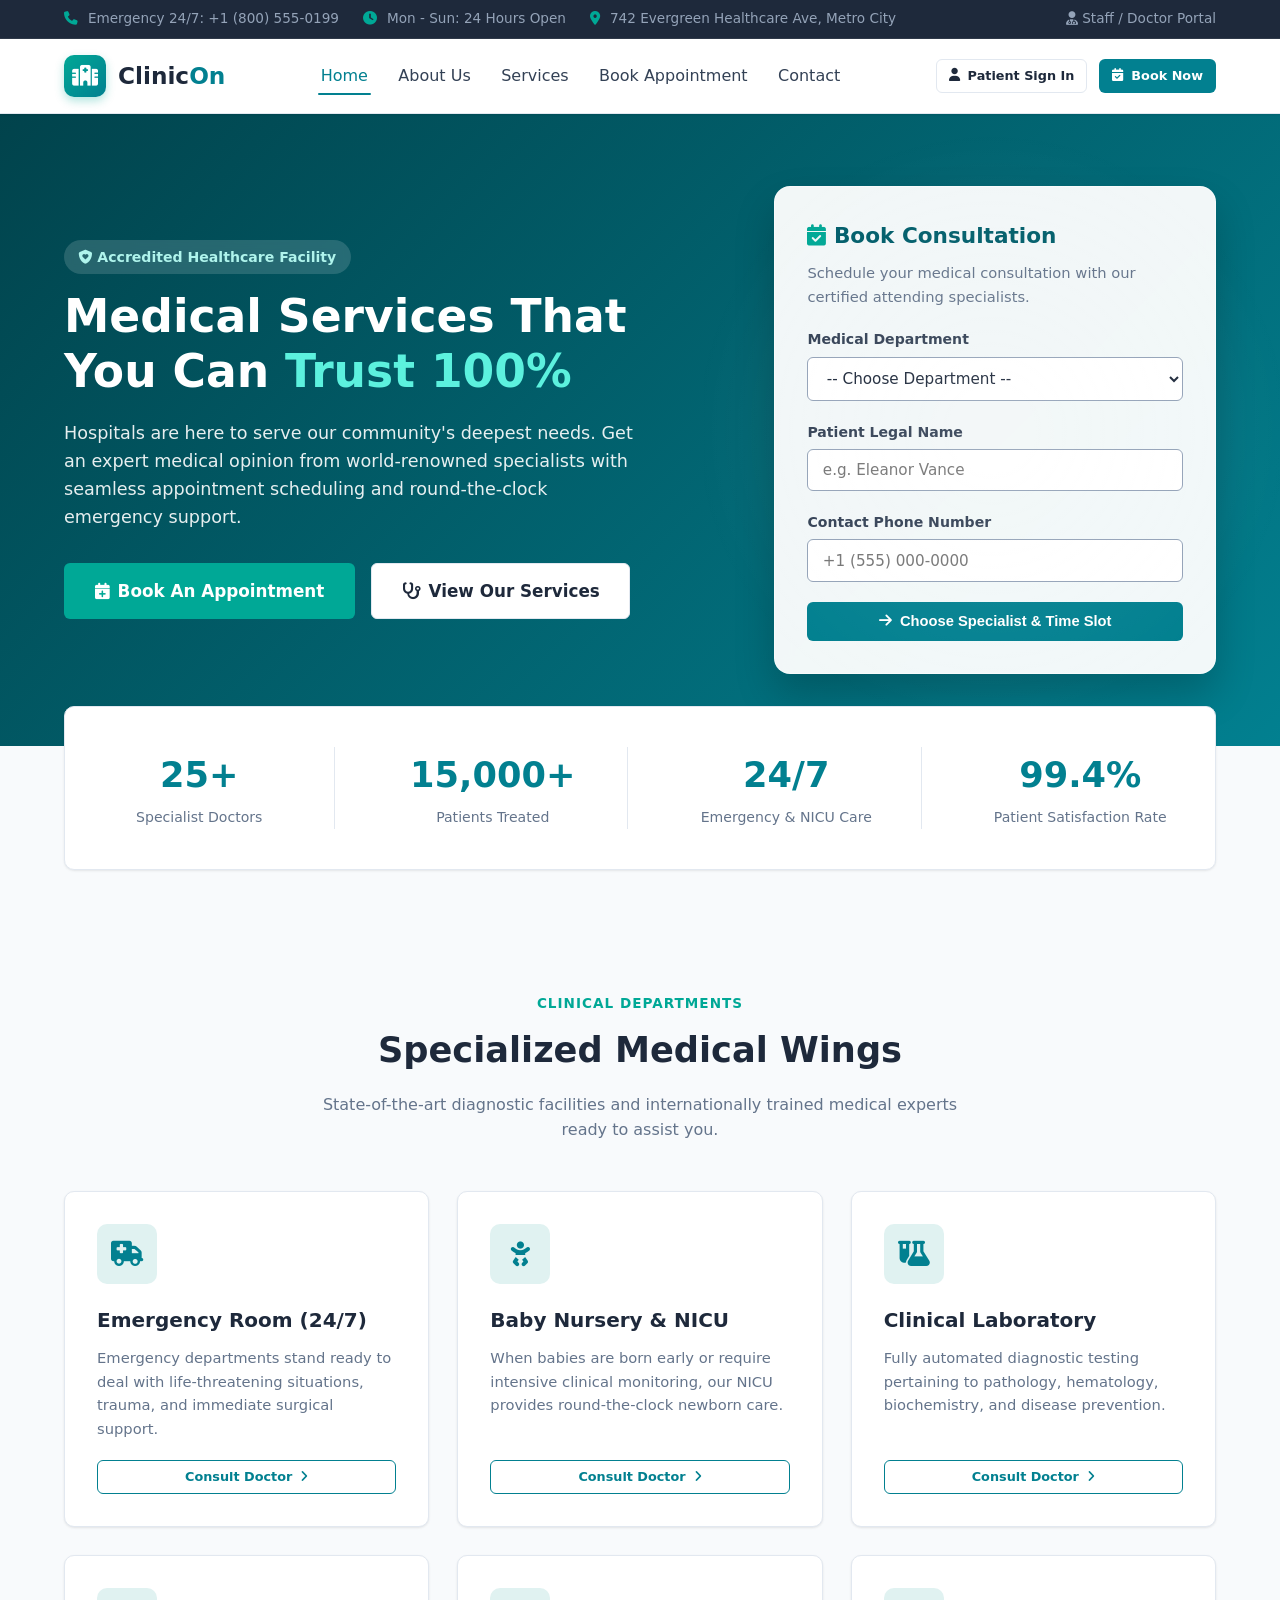
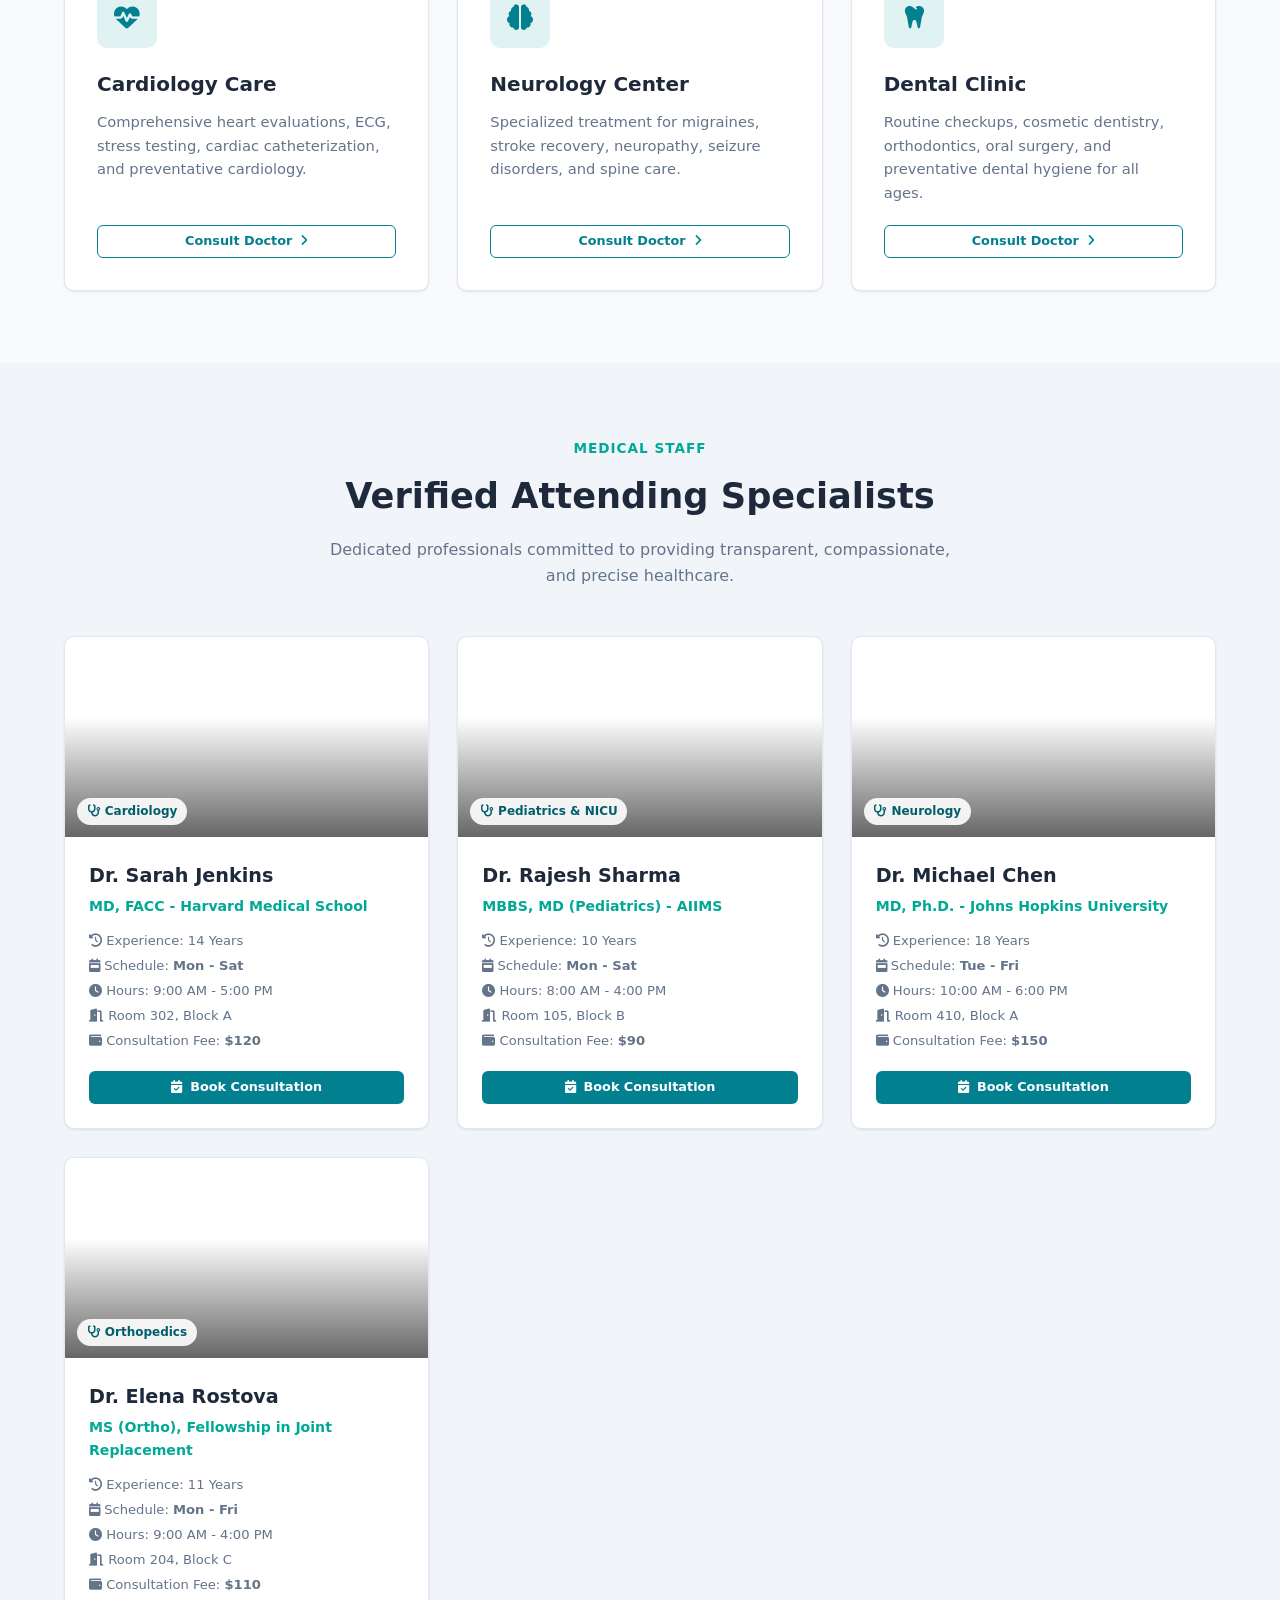
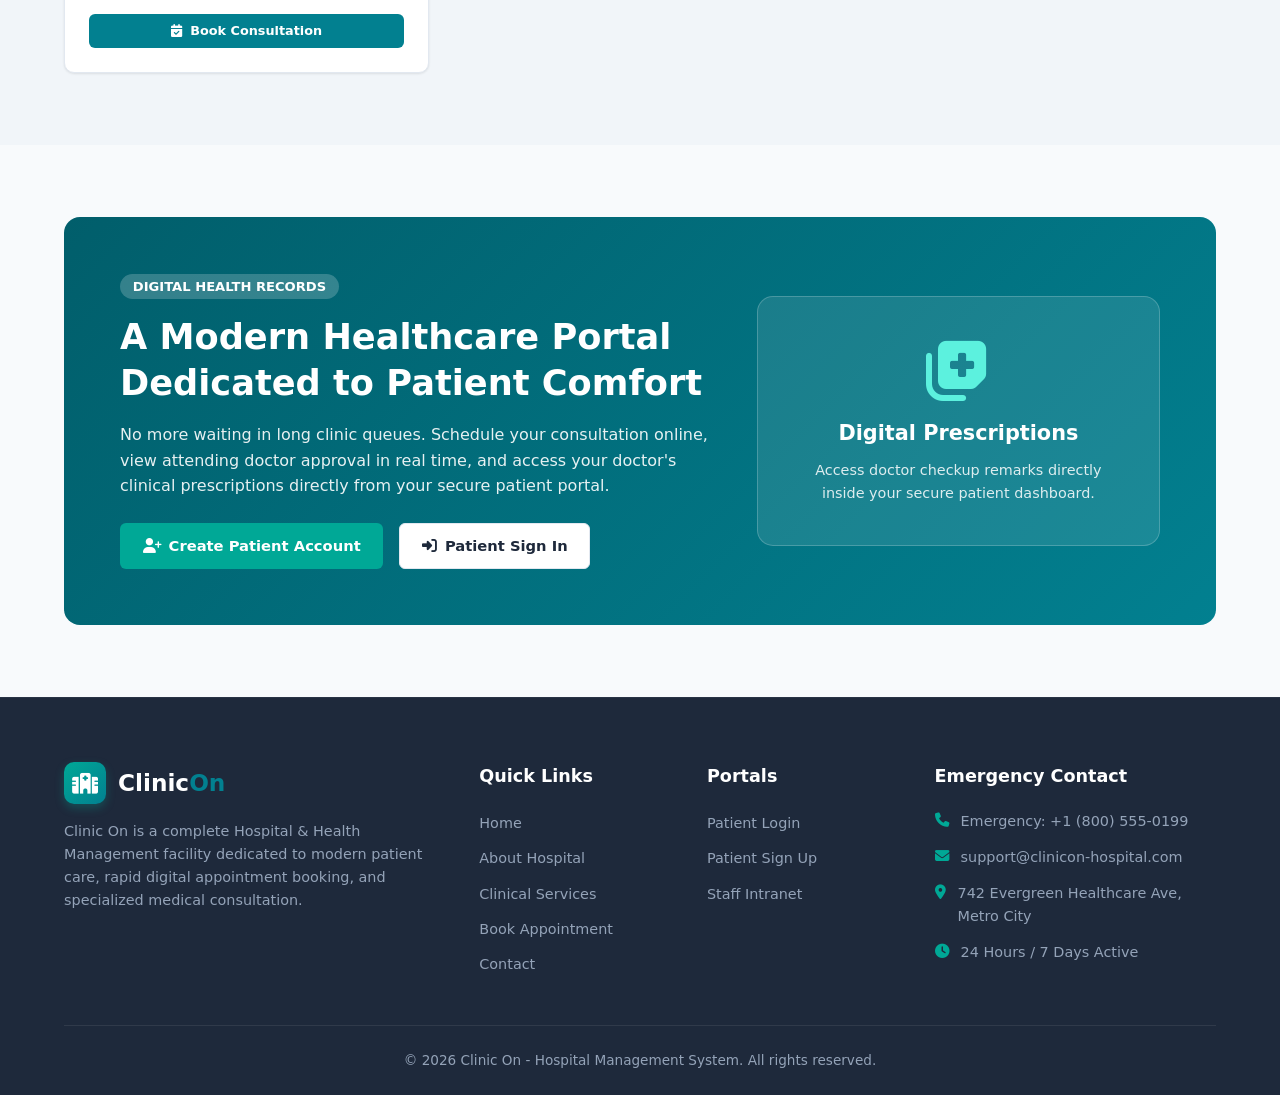
==== index.html @ 5944148e "feat: complete Clinic On hospital management system" ====
<!DOCTYPE html>
<html lang="en">
<head>
  <meta charset="UTF-8">
  <meta name="viewport" content="width=device-width, initial-scale=1.0">
  <title>Clinic On - Modern Hospital Management & Healthcare Services</title>
  <link rel="stylesheet" href="https://cdnjs.cloudflare.com/ajax/libs/font-awesome/6.4.0/css/all.min.css">
  <link rel="stylesheet" href="css/style.css">
</head>
<body>

  <!-- Top Bar -->
  <div class="topbar">
    <div class="container topbar-content">
      <div class="topbar-info">
        <span><i class="fa-solid fa-phone"></i> Emergency 24/7: +1 (800) 555-0199</span>
        <span><i class="fa-solid fa-clock"></i> Mon - Sun: 24 Hours Open</span>
        <span><i class="fa-solid fa-location-dot"></i> 742 Evergreen Healthcare Ave, Metro City</span>
      </div>
      <div class="topbar-links">
        <a href="doctor-login.html" style="color: var(--gray-400);"><i class="fa-solid fa-user-doctor"></i> Staff / Doctor Portal</a>
      </div>
    </div>
  </div>

  <!-- Navigation -->
  <nav class="navbar">
    <div class="container nav-container">
      <a href="index.html" class="logo">
        <div class="logo-icon"><i class="fa-solid fa-hospital"></i></div>
        <div class="logo-text">Clinic<span>On</span></div>
      </a>

      <button class="mobile-toggle" aria-label="Toggle Navigation">
        <i class="fa-solid fa-bars"></i>
      </button>

      <ul class="nav-menu">
        <li><a href="index.html" class="nav-link active">Home</a></li>
        <li><a href="about.html" class="nav-link">About Us</a></li>
        <li><a href="services.html" class="nav-link">Services</a></li>
        <li><a href="appointment.html" class="nav-link">Book Appointment</a></li>
        <li><a href="contact.html" class="nav-link">Contact</a></li>
      </ul>

      <div class="nav-actions">
        <a href="patient-login.html" class="btn btn-light btn-sm"><i class="fa-solid fa-user"></i> Patient Sign In</a>
        <a href="appointment.html" class="btn btn-primary btn-sm"><i class="fa-solid fa-calendar-check"></i> Book Now</a>
      </div>
    </div>
  </nav>

  <!-- Hero Section -->
  <header class="hero">
    <div class="container">
      <div class="hero-grid">
        <div class="hero-content">
          <span class="hero-subtitle"><i class="fa-solid fa-shield-heart"></i> Accredited Healthcare Facility</span>
          <h1 class="hero-title">Medical Services That You Can <span>Trust 100%</span></h1>
          <p class="hero-text">
            Hospitals are here to serve our community's deepest needs. Get an expert medical opinion from world-renowned specialists with seamless appointment scheduling and round-the-clock emergency support.
          </p>
          <div class="hero-actions">
            <a href="appointment.html" class="btn btn-accent btn-lg"><i class="fa-solid fa-calendar-plus"></i> Book An Appointment</a>
            <a href="services.html" class="btn btn-light btn-lg"><i class="fa-solid fa-stethoscope"></i> View Our Services</a>
          </div>
        </div>

        <div class="hero-card">
          <h3><i class="fa-solid fa-calendar-check" style="color: var(--accent);"></i> Book Consultation</h3>
          <p>Schedule your medical consultation with our certified attending specialists.</p>
          <form id="quickBookingForm">
            <div class="form-group">
              <label class="form-label">Medical Department</label>
              <select id="quickDept" class="form-select" required>
                <option value="">-- Choose Department --</option>
                <option value="Cardiology">Cardiology</option>
                <option value="Pediatrics & NICU">Pediatrics & NICU</option>
                <option value="Neurology">Neurology</option>
                <option value="Orthopedics">Orthopedics</option>
                <option value="Dental & Oral Care">Dental & Oral Care</option>
                <option value="General Medicine">General Medicine</option>
              </select>
            </div>
            <div class="form-group">
              <label class="form-label">Patient Legal Name</label>
              <input type="text" id="quickName" class="form-control" placeholder="e.g. Eleanor Vance" required>
            </div>
            <div class="form-group">
              <label class="form-label">Contact Phone Number</label>
              <input type="tel" id="quickPhone" class="form-control" placeholder="+1 (555) 000-0000" required>
            </div>
            <button type="submit" class="btn btn-primary btn-block"><i class="fa-solid fa-arrow-right"></i> Choose Specialist & Time Slot</button>
          </form>
        </div>
      </div>
    </div>
  </header>

  <!-- Key Statistics Strip -->
  <div class="container">
    <div class="stats-strip">
      <div class="stats-grid">
        <div class="stat-item">
          <div class="stat-number">25+</div>
          <div class="stat-label">Specialist Doctors</div>
        </div>
        <div class="stat-item">
          <div class="stat-number">15,000+</div>
          <div class="stat-label">Patients Treated</div>
        </div>
        <div class="stat-item">
          <div class="stat-number">24/7</div>
          <div class="stat-label">Emergency & NICU Care</div>
        </div>
        <div class="stat-item">
          <div class="stat-number">99.4%</div>
          <div class="stat-label">Patient Satisfaction Rate</div>
        </div>
      </div>
    </div>
  </div>

  <!-- Medical Departments Section -->
  <section class="section">
    <div class="container">
      <div class="section-header">
        <span class="section-tag">Clinical Departments</span>
        <h2 class="section-title">Specialized Medical Wings</h2>
        <p class="section-subtitle">State-of-the-art diagnostic facilities and internationally trained medical experts ready to assist you.</p>
      </div>

      <div class="cards-grid">
        <div class="service-card">
          <div class="service-icon"><i class="fa-solid fa-truck-medical"></i></div>
          <h3 class="service-title">Emergency Room (24/7)</h3>
          <p class="service-desc">Emergency departments stand ready to deal with life-threatening situations, trauma, and immediate surgical support.</p>
          <a href="appointment.html?dept=General Medicine" class="btn btn-outline btn-sm">Consult Doctor <i class="fa-solid fa-angle-right"></i></a>
        </div>

        <div class="service-card">
          <div class="service-icon"><i class="fa-solid fa-baby"></i></div>
          <h3 class="service-title">Baby Nursery & NICU</h3>
          <p class="service-desc">When babies are born early or require intensive clinical monitoring, our NICU provides round-the-clock newborn care.</p>
          <a href="appointment.html?dept=Pediatrics & NICU" class="btn btn-outline btn-sm">Consult Doctor <i class="fa-solid fa-angle-right"></i></a>
        </div>

        <div class="service-card">
          <div class="service-icon"><i class="fa-solid fa-flask-vial"></i></div>
          <h3 class="service-title">Clinical Laboratory</h3>
          <p class="service-desc">Fully automated diagnostic testing pertaining to pathology, hematology, biochemistry, and disease prevention.</p>
          <a href="appointment.html?dept=General Medicine" class="btn btn-outline btn-sm">Consult Doctor <i class="fa-solid fa-angle-right"></i></a>
        </div>

        <div class="service-card">
          <div class="service-icon"><i class="fa-solid fa-heart-pulse"></i></div>
          <h3 class="service-title">Cardiology Care</h3>
          <p class="service-desc">Comprehensive heart evaluations, ECG, stress testing, cardiac catheterization, and preventative cardiology.</p>
          <a href="appointment.html?dept=Cardiology" class="btn btn-outline btn-sm">Consult Doctor <i class="fa-solid fa-angle-right"></i></a>
        </div>

        <div class="service-card">
          <div class="service-icon"><i class="fa-solid fa-brain"></i></div>
          <h3 class="service-title">Neurology Center</h3>
          <p class="service-desc">Specialized treatment for migraines, stroke recovery, neuropathy, seizure disorders, and spine care.</p>
          <a href="appointment.html?dept=Neurology" class="btn btn-outline btn-sm">Consult Doctor <i class="fa-solid fa-angle-right"></i></a>
        </div>

        <div class="service-card">
          <div class="service-icon"><i class="fa-solid fa-tooth"></i></div>
          <h3 class="service-title">Dental Clinic</h3>
          <p class="service-desc">Routine checkups, cosmetic dentistry, orthodontics, oral surgery, and preventative dental hygiene for all ages.</p>
          <a href="appointment.html?dept=Dental & Oral Care" class="btn btn-outline btn-sm">Consult Doctor <i class="fa-solid fa-angle-right"></i></a>
        </div>
      </div>
    </div>
  </section>

  <!-- Featured Specialists -->
  <section class="section" style="background: var(--gray-100);">
    <div class="container">
      <div class="section-header">
        <span class="section-tag">Medical Staff</span>
        <h2 class="section-title">Verified Attending Specialists</h2>
        <p class="section-subtitle">Dedicated professionals committed to providing transparent, compassionate, and precise healthcare.</p>
      </div>

      <div class="cards-grid" id="featuredDoctorsList">
        <!-- Rendered dynamically -->
      </div>
    </div>
  </section>

  <!-- Digital Care Banner -->
  <section class="section">
    <div class="container">
      <div style="background: linear-gradient(135deg, #015e6b, #028090); color: white; padding: 3.5rem; border-radius: var(--radius-lg); display: grid; grid-template-columns: 1.2fr 0.8fr; gap: 2rem; align-items: center;">
        <div>
          <span style="background: rgba(255,255,255,0.2); padding: 0.3rem 0.8rem; border-radius: var(--radius-full); font-size: 0.82rem; font-weight: 700; text-transform: uppercase;">Digital Health Records</span>
          <h2 style="font-size: 2.2rem; margin: 1rem 0; line-height: 1.3;">A Modern Healthcare Portal Dedicated to Patient Comfort</h2>
          <p style="color: rgba(255,255,255,0.9); margin-bottom: 1.5rem;">
            No more waiting in long clinic queues. Schedule your consultation online, view attending doctor approval in real time, and access your doctor's clinical prescriptions directly from your secure patient portal.
          </p>
          <div style="display: flex; gap: 1rem; flex-wrap: wrap;">
            <a href="patient-signup.html" class="btn btn-accent"><i class="fa-solid fa-user-plus"></i> Create Patient Account</a>
            <a href="patient-login.html" class="btn btn-light"><i class="fa-solid fa-right-to-bracket"></i> Patient Sign In</a>
          </div>
        </div>
        <div style="text-align: center;">
          <div style="display: inline-block; background: rgba(255,255,255,0.1); padding: 2.5rem; border-radius: var(--radius-lg); border: 1px solid rgba(255,255,255,0.2);">
            <i class="fa-solid fa-notes-medical" style="font-size: 4rem; color: #5cf1de; margin-bottom: 1rem;"></i>
            <h4 style="font-size: 1.3rem;">Digital Prescriptions</h4>
            <p style="font-size: 0.9rem; color: rgba(255,255,255,0.85); margin-top: 0.5rem;">Access doctor checkup remarks directly inside your secure patient dashboard.</p>
          </div>
        </div>
      </div>
    </div>
  </section>

  <!-- Footer -->
  <footer class="footer">
    <div class="container">
      <div class="footer-grid">
        <div class="footer-brand">
          <a href="index.html" class="logo">
            <div class="logo-icon"><i class="fa-solid fa-hospital"></i></div>
            <div class="logo-text">Clinic<span>On</span></div>
          </a>
          <p class="footer-desc">
            Clinic On is a complete Hospital & Health Management facility dedicated to modern patient care, rapid digital appointment booking, and specialized medical consultation.
          </p>
        </div>

        <div>
          <h4 class="footer-title">Quick Links</h4>
          <ul class="footer-links">
            <li><a href="index.html">Home</a></li>
            <li><a href="about.html">About Hospital</a></li>
            <li><a href="services.html">Clinical Services</a></li>
            <li><a href="appointment.html">Book Appointment</a></li>
            <li><a href="contact.html">Contact</a></li>
          </ul>
        </div>

        <div>
          <h4 class="footer-title">Portals</h4>
          <ul class="footer-links">
            <li><a href="patient-login.html">Patient Login</a></li>
            <li><a href="patient-signup.html">Patient Sign Up</a></li>
            <li><a href="doctor-login.html">Staff Intranet</a></li>
          </ul>
        </div>

        <div>
          <h4 class="footer-title">Emergency Contact</h4>
          <ul class="footer-contact">
            <li><i class="fa-solid fa-phone"></i> <span>Emergency: +1 (800) 555-0199</span></li>
            <li><i class="fa-solid fa-envelope"></i> <span>support@clinicon-hospital.com</span></li>
            <li><i class="fa-solid fa-location-dot"></i> <span>742 Evergreen Healthcare Ave, Metro City</span></li>
            <li><i class="fa-solid fa-clock"></i> <span>24 Hours / 7 Days Active</span></li>
          </ul>
        </div>
      </div>

      <div class="footer-bottom">
        <p>&copy; 2026 Clinic On - Hospital Management System. All rights reserved.</p>
      </div>
    </div>
  </footer>

  <!-- Scripts -->
  <script src="js/data.js"></script>
  <script src="js/app.js"></script>
  <script>
    document.getElementById("quickBookingForm").addEventListener("submit", (e) => {
      e.preventDefault();
      const dept = encodeURIComponent(document.getElementById("quickDept").value);
      const name = encodeURIComponent(document.getElementById("quickName").value);
      const phone = encodeURIComponent(document.getElementById("quickPhone").value);

      const session = window.app.getCurrentSession();
      if (session && session.role === "patient") {
        window.location.href = `appointment.html?dept=${dept}`;
      } else {
        // Direct to signup/login first, pre-filling name and phone!
        const redirectParam = encodeURIComponent(`appointment.html?dept=${dept}`);
        window.location.href = `patient-signup.html?redirect=${redirectParam}&name=${name}&phone=${phone}`;
      }
    });

    const container = document.getElementById("featuredDoctorsList");
    if (container && window.app) {
      container.innerHTML = window.app.data.doctors.map(d => `
        <div class="doctor-card">
          <div class="doctor-avatar-wrap" style="background-image: url('${d.photo}'); background-size: cover; background-position: center;">
            <div style="position: absolute; inset: 0; background: linear-gradient(to top, rgba(0,0,0,0.6) 0%, transparent 60%);"></div>
            <span class="doctor-badge"><i class="fa-solid fa-stethoscope"></i> ${d.category}</span>
          </div>
          <div class="doctor-info">
            <h3 class="doctor-name">${d.name}</h3>
            <p class="doctor-specialty">${d.qualification}</p>
            <div class="doctor-meta">
              <span><i class="fa-solid fa-clock-rotate-left"></i> Experience: ${d.experience}</span>
              <span><i class="fa-solid fa-calendar-week"></i> Schedule: <strong>${d.workingDaysText}</strong></span>
              <span><i class="fa-solid fa-clock"></i> Hours: ${d.workingHours}</span>
              <span><i class="fa-solid fa-door-open"></i> ${d.room}</span>
              <span><i class="fa-solid fa-wallet"></i> Consultation Fee: <strong>${d.consultFee}</strong></span>
            </div>
            <a href="appointment.html?doctorId=${d.id}&dept=${encodeURIComponent(d.category)}" class="btn btn-primary btn-sm btn-block">
              <i class="fa-solid fa-calendar-check"></i> Book Consultation
            </a>
          </div>
        </div>
      `).join('');
    }
  </script>
</body>
</html>
---- css/style.css ----
/* ==========================================================================
   CLINIC ON - HOSPITAL MANAGEMENT SYSTEM
   Modern Healthcare Stylesheet (Responsive, Accessible, Professional)
   ========================================================================== */

:root {
  --primary: #028090;
  --primary-dark: #015e6b;
  --primary-light: #e0f2f1;
  --accent: #00a896;
  --accent-hover: #028577;
  --secondary: #02c39a;
  --danger: #e63946;
  --warning: #f4a261;
  --success: #2a9d8f;
  --info: #457b9d;
  
  --dark: #1e293b;
  --dark-light: #334155;
  --gray-600: #64748b;
  --gray-400: #94a3b8;
  --gray-200: #e2e8f0;
  --gray-100: #f1f5f9;
  --light: #f8fafc;
  --white: #ffffff;
  
  --shadow-sm: 0 1px 3px rgba(0,0,0,0.06), 0 1px 2px rgba(0,0,0,0.04);
  --shadow-md: 0 4px 6px -1px rgba(0,0,0,0.07), 0 2px 4px -1px rgba(0,0,0,0.04);
  --shadow-lg: 0 10px 25px -3px rgba(0,0,0,0.08), 0 4px 6px -2px rgba(0,0,0,0.03);
  --radius-sm: 6px;
  --radius-md: 10px;
  --radius-lg: 16px;
  --radius-full: 9999px;
  --transition: all 0.25s ease-in-out;
  --font-main: 'Segoe UI', system-ui, -apple-system, BlinkMacSystemFont, Roboto, sans-serif;
}

*, *::before, *::after {
  box-sizing: border-box;
  margin: 0;
  padding: 0;
}

body {
  font-family: var(--font-main);
  background-color: var(--light);
  color: var(--dark);
  line-height: 1.6;
  min-height: 100vh;
  display: flex;
  flex-direction: column;
}

img {
  max-width: 100%;
  display: block;
}

a {
  color: var(--primary);
  text-decoration: none;
  transition: var(--transition);
}

a:hover {
  color: var(--primary-dark);
}

.container {
  width: 100%;
  max-width: 1200px;
  margin: 0 auto;
  padding: 0 1.5rem;
}

/* ==========================================================================
   TOP BAR & NAVIGATION
   ========================================================================== */
.topbar {
  background: var(--dark);
  color: var(--gray-400);
  font-size: 0.85rem;
  padding: 0.5rem 0;
  border-bottom: 1px solid rgba(255,255,255,0.08);
}

.topbar-content {
  display: flex;
  justify-content: space-between;
  align-items: center;
  flex-wrap: wrap;
  gap: 0.5rem;
}

.topbar-info {
  display: flex;
  gap: 1.5rem;
}

.topbar-info span i {
  color: var(--accent);
  margin-right: 0.35rem;
}

.navbar {
  background: var(--white);
  box-shadow: var(--shadow-sm);
  position: sticky;
  top: 0;
  z-index: 1000;
  border-bottom: 1px solid var(--gray-200);
}

.nav-container {
  display: flex;
  justify-content: space-between;
  align-items: center;
  height: 74px;
}

.logo {
  display: flex;
  align-items: center;
  gap: 0.75rem;
  font-size: 1.45rem;
  font-weight: 700;
  color: var(--dark);
  text-decoration: none;
}

.logo-icon {
  width: 42px;
  height: 42px;
  background: linear-gradient(135deg, var(--accent), var(--primary));
  color: var(--white);
  border-radius: var(--radius-md);
  display: flex;
  align-items: center;
  justify-content: center;
  font-size: 1.3rem;
  box-shadow: 0 4px 10px rgba(0, 168, 150, 0.3);
}

.logo-text span {
  color: var(--primary);
}

.nav-menu {
  display: flex;
  align-items: center;
  list-style: none;
  gap: 1.5rem;
}

.nav-link {
  color: var(--dark-light);
  font-weight: 500;
  padding: 0.4rem 0.2rem;
  position: relative;
}

.nav-link:hover, .nav-link.active {
  color: var(--primary);
}

.nav-link.active::after {
  content: '';
  position: absolute;
  bottom: -4px;
  left: 0;
  width: 100%;
  height: 2px;
  background: var(--primary);
  border-radius: var(--radius-full);
}

.nav-actions {
  display: flex;
  align-items: center;
  gap: 0.75rem;
}

.mobile-toggle {
  display: none;
  background: none;
  border: none;
  font-size: 1.5rem;
  color: var(--dark);
  cursor: pointer;
}

/* ==========================================================================
   BUTTONS & BADGES
   ========================================================================== */
.btn {
  display: inline-flex;
  align-items: center;
  justify-content: center;
  gap: 0.5rem;
  font-weight: 600;
  font-size: 0.92rem;
  padding: 0.65rem 1.35rem;
  border-radius: var(--radius-sm);
  border: 1px solid transparent;
  cursor: pointer;
  transition: var(--transition);
  text-decoration: none;
  white-space: nowrap;
}

.btn-primary {
  background: var(--primary);
  color: var(--white);
}
.btn-primary:hover {
  background: var(--primary-dark);
  color: var(--white);
  box-shadow: 0 4px 12px rgba(2, 128, 144, 0.25);
}

.btn-accent {
  background: var(--accent);
  color: var(--white);
}
.btn-accent:hover {
  background: var(--accent-hover);
  color: var(--white);
}

.btn-outline {
  border-color: var(--primary);
  color: var(--primary);
  background: transparent;
}
.btn-outline:hover {
  background: var(--primary);
  color: var(--white);
}

.btn-light {
  background: var(--white);
  color: var(--dark);
  border-color: var(--gray-200);
}
.btn-light:hover {
  background: var(--gray-100);
  border-color: var(--gray-400);
}

.btn-sm {
  padding: 0.35rem 0.75rem;
  font-size: 0.8rem;
}

.btn-lg {
  padding: 0.85rem 1.85rem;
  font-size: 1.05rem;
}

.btn-block {
  width: 100%;
}

.badge {
  display: inline-flex;
  align-items: center;
  gap: 0.3rem;
  font-size: 0.75rem;
  font-weight: 700;
  text-transform: uppercase;
  padding: 0.25rem 0.65rem;
  border-radius: var(--radius-full);
}

.badge-pending {
  background: #fef3c7;
  color: #b45309;
}

.badge-approved {
  background: #dcfce7;
  color: #15803d;
}

.badge-rejected {
  background: #fee2e2;
  color: #b91c1c;
}

.badge-completed {
  background: #e0f2fe;
  color: #0369a1;
}

/* ==========================================================================
   HERO SECTION
   ========================================================================== */
.hero {
  background: linear-gradient(135deg, #01434c 0%, #028090 100%);
  color: var(--white);
  padding: 4.5rem 0;
  position: relative;
  overflow: hidden;
}

.hero::after {
  content: '';
  position: absolute;
  top: 0;
  right: 0;
  width: 45%;
  height: 100%;
  background: radial-gradient(circle, rgba(255,255,255,0.08) 10%, transparent 70%);
  pointer-events: none;
}

.hero-grid {
  display: grid;
  grid-template-columns: 1.2fr 0.8fr;
  gap: 3rem;
  align-items: center;
}

.hero-subtitle {
  display: inline-block;
  background: rgba(255,255,255,0.15);
  backdrop-filter: blur(4px);
  color: #aff4ec;
  font-weight: 600;
  font-size: 0.88rem;
  padding: 0.35rem 0.9rem;
  border-radius: var(--radius-full);
  margin-bottom: 1rem;
}

.hero-title {
  font-size: 2.85rem;
  font-weight: 800;
  line-height: 1.2;
  margin-bottom: 1.2rem;
}

.hero-title span {
  color: #5cf1de;
}

.hero-text {
  font-size: 1.1rem;
  color: rgba(255,255,255,0.9);
  margin-bottom: 2rem;
  max-width: 580px;
}

.hero-actions {
  display: flex;
  gap: 1rem;
  flex-wrap: wrap;
}

.hero-card {
  background: rgba(255, 255, 255, 0.95);
  backdrop-filter: blur(8px);
  color: var(--dark);
  padding: 2rem;
  border-radius: var(--radius-lg);
  box-shadow: 0 20px 40px rgba(0,0,0,0.2);
  border: 1px solid rgba(255,255,255,0.4);
}

.hero-card h3 {
  font-size: 1.35rem;
  margin-bottom: 0.5rem;
  color: var(--primary-dark);
}

.hero-card p {
  color: var(--gray-600);
  font-size: 0.92rem;
  margin-bottom: 1.25rem;
}

/* ==========================================================================
   FEATURE CARDS & STATS
   ========================================================================== */
.stats-strip {
  background: var(--white);
  padding: 2.5rem 0;
  box-shadow: var(--shadow-sm);
  margin-top: -2.5rem;
  position: relative;
  z-index: 10;
  border-radius: var(--radius-md);
  margin-bottom: 3rem;
  border: 1px solid var(--gray-200);
}

.stats-grid {
  display: grid;
  grid-template-columns: repeat(4, 1fr);
  gap: 1.5rem;
  text-align: center;
}

.stat-item {
  border-right: 1px solid var(--gray-200);
  padding: 0 1rem;
}
.stat-item:last-child {
  border-right: none;
}

.stat-number {
  font-size: 2.2rem;
  font-weight: 800;
  color: var(--primary);
  margin-bottom: 0.2rem;
}

.stat-label {
  color: var(--gray-600);
  font-size: 0.88rem;
  font-weight: 500;
}

/* ==========================================================================
   SECTION COMMON
   ========================================================================== */
.section {
  padding: 4.5rem 0;
}

.section-header {
  text-align: center;
  max-width: 650px;
  margin: 0 auto 3rem auto;
}

.section-tag {
  display: inline-block;
  color: var(--accent);
  font-size: 0.85rem;
  font-weight: 700;
  text-transform: uppercase;
  letter-spacing: 1px;
  margin-bottom: 0.5rem;
}

.section-title {
  font-size: 2.2rem;
  font-weight: 800;
  color: var(--dark);
  margin-bottom: 0.8rem;
}

.section-subtitle {
  color: var(--gray-600);
  font-size: 1rem;
}

/* Cards Grid */
.cards-grid {
  display: grid;
  grid-template-columns: repeat(auto-fit, minmax(280px, 1fr));
  gap: 1.75rem;
}

.service-card {
  background: var(--white);
  border-radius: var(--radius-md);
  padding: 2rem;
  box-shadow: var(--shadow-sm);
  border: 1px solid var(--gray-200);
  transition: var(--transition);
  display: flex;
  flex-direction: column;
}

.service-card:hover {
  transform: translateY(-5px);
  box-shadow: var(--shadow-lg);
  border-color: var(--accent);
}

.service-icon {
  width: 60px;
  height: 60px;
  background: var(--primary-light);
  color: var(--primary);
  border-radius: var(--radius-md);
  display: flex;
  align-items: center;
  justify-content: center;
  font-size: 1.6rem;
  margin-bottom: 1.25rem;
  transition: var(--transition);
}

.service-card:hover .service-icon {
  background: var(--primary);
  color: var(--white);
}

.service-title {
  font-size: 1.25rem;
  font-weight: 700;
  margin-bottom: 0.65rem;
  color: var(--dark);
}

.service-desc {
  color: var(--gray-600);
  font-size: 0.92rem;
  margin-bottom: 1.25rem;
  flex-grow: 1;
}

/* Doctor Card */
.doctor-card {
  background: var(--white);
  border-radius: var(--radius-md);
  overflow: hidden;
  box-shadow: var(--shadow-sm);
  border: 1px solid var(--gray-200);
  transition: var(--transition);
}

.doctor-card:hover {
  transform: translateY(-5px);
  box-shadow: var(--shadow-lg);
}

.doctor-avatar-wrap {
  height: 200px;
  background: linear-gradient(135deg, #e0f2f1, #b2dfdb);
  display: flex;
  align-items: center;
  justify-content: center;
  font-size: 4rem;
  color: var(--primary);
  position: relative;
}

.doctor-badge {
  position: absolute;
  bottom: 12px;
  left: 12px;
  background: rgba(255,255,255,0.9);
  padding: 0.25rem 0.6rem;
  border-radius: var(--radius-full);
  font-size: 0.75rem;
  font-weight: 600;
  color: var(--primary-dark);
}

.doctor-info {
  padding: 1.5rem;
}

.doctor-name {
  font-size: 1.2rem;
  font-weight: 700;
  margin-bottom: 0.2rem;
  color: var(--dark);
}

.doctor-specialty {
  color: var(--accent);
  font-weight: 600;
  font-size: 0.88rem;
  margin-bottom: 0.8rem;
}

.doctor-meta {
  color: var(--gray-600);
  font-size: 0.82rem;
  margin-bottom: 1.2rem;
  display: flex;
  flex-direction: column;
  gap: 0.25rem;
}

/* ==========================================================================
   FORMS & INPUTS
   ========================================================================== */
.form-card {
  background: var(--white);
  padding: 2.25rem;
  border-radius: var(--radius-lg);
  box-shadow: var(--shadow-md);
  border: 1px solid var(--gray-200);
  max-width: 600px;
  margin: 0 auto;
}

.form-group {
  margin-bottom: 1.25rem;
}

.form-row {
  display: grid;
  grid-template-columns: 1fr 1fr;
  gap: 1rem;
}

.form-label {
  display: block;
  font-size: 0.88rem;
  font-weight: 600;
  color: var(--dark-light);
  margin-bottom: 0.35rem;
}

.form-control, .form-select, textarea.form-control {
  width: 100%;
  padding: 0.7rem 0.9rem;
  font-size: 0.95rem;
  font-family: inherit;
  color: var(--dark);
  background: var(--white);
  border: 1px solid var(--gray-400);
  border-radius: var(--radius-sm);
  transition: var(--transition);
}

.form-control:focus, .form-select:focus, textarea.form-control:focus {
  outline: none;
  border-color: var(--primary);
  box-shadow: 0 0 0 3px rgba(2, 128, 144, 0.15);
}

.form-help {
  font-size: 0.78rem;
  color: var(--gray-600);
  margin-top: 0.25rem;
}

/* ==========================================================================
   DASHBOARDS & TABLES
   ========================================================================== */
.dashboard-header {
  display: flex;
  justify-content: space-between;
  align-items: center;
  margin-bottom: 2rem;
  flex-wrap: wrap;
  gap: 1rem;
}

.metrics-row {
  display: grid;
  grid-template-columns: repeat(auto-fit, minmax(220px, 1fr));
  gap: 1.25rem;
  margin-bottom: 2rem;
}

.metric-card {
  background: var(--white);
  padding: 1.5rem;
  border-radius: var(--radius-md);
  border: 1px solid var(--gray-200);
  box-shadow: var(--shadow-sm);
  display: flex;
  align-items: center;
  gap: 1.25rem;
}

.metric-icon {
  width: 52px;
  height: 52px;
  border-radius: var(--radius-md);
  display: flex;
  align-items: center;
  justify-content: center;
  font-size: 1.4rem;
}

.metric-icon.blue { background: #e0f2fe; color: #0284c7; }
.metric-icon.orange { background: #fef3c7; color: #d97706; }
.metric-icon.green { background: #dcfce7; color: #16a34a; }
.metric-icon.red { background: #fee2e2; color: #dc2626; }

.metric-data h4 {
  font-size: 1.7rem;
  font-weight: 800;
  line-height: 1;
  color: var(--dark);
}
.metric-data p {
  color: var(--gray-600);
  font-size: 0.85rem;
  font-weight: 500;
  margin-top: 0.2rem;
}

.table-card {
  background: var(--white);
  border-radius: var(--radius-md);
  border: 1px solid var(--gray-200);
  box-shadow: var(--shadow-sm);
  overflow: hidden;
}

.table-card-header {
  padding: 1.25rem 1.5rem;
  border-bottom: 1px solid var(--gray-200);
  display: flex;
  justify-content: space-between;
  align-items: center;
  flex-wrap: wrap;
  gap: 1rem;
}

.table-responsive {
  width: 100%;
  overflow-x: auto;
}

.table {
  width: 100%;
  border-collapse: collapse;
  text-align: left;
  font-size: 0.9rem;
}

.table th {
  background: var(--gray-100);
  color: var(--gray-600);
  font-weight: 600;
  text-transform: uppercase;
  font-size: 0.75rem;
  letter-spacing: 0.5px;
  padding: 0.9rem 1.2rem;
  border-bottom: 1px solid var(--gray-200);
}

.table td {
  padding: 1rem 1.2rem;
  border-bottom: 1px solid var(--gray-200);
  vertical-align: middle;
}

.table tbody tr:hover {
  background: #f8fafc;
}

/* ==========================================================================
   MODAL & TOAST
   ========================================================================== */
.modal-overlay {
  position: fixed;
  top: 0;
  left: 0;
  width: 100vw;
  height: 100vh;
  background: rgba(15, 23, 42, 0.6);
  backdrop-filter: blur(4px);
  display: none;
  align-items: center;
  justify-content: center;
  z-index: 2000;
  padding: 1.5rem;
}

.modal-overlay.active {
  display: flex;
}

.modal-box {
  background: var(--white);
  border-radius: var(--radius-lg);
  max-width: 550px;
  width: 100%;
  box-shadow: 0 25px 50px -12px rgba(0, 0, 0, 0.25);
  overflow: hidden;
  animation: modalFadeIn 0.25s ease;
}

@keyframes modalFadeIn {
  from { opacity: 0; transform: scale(0.96); }
  to { opacity: 1; transform: scale(1); }
}

.modal-header {
  padding: 1.25rem 1.5rem;
  background: var(--gray-100);
  display: flex;
  justify-content: space-between;
  align-items: center;
  border-bottom: 1px solid var(--gray-200);
}

.modal-body {
  padding: 1.5rem;
}

.modal-footer {
  padding: 1rem 1.5rem;
  background: var(--gray-100);
  border-top: 1px solid var(--gray-200);
  display: flex;
  justify-content: flex-end;
  gap: 0.75rem;
}

.toast {
  position: fixed;
  bottom: 24px;
  right: 24px;
  background: var(--dark);
  color: var(--white);
  padding: 0.85rem 1.5rem;
  border-radius: var(--radius-sm);
  box-shadow: var(--shadow-lg);
  display: none;
  align-items: center;
  gap: 0.75rem;
  font-size: 0.92rem;
  z-index: 3000;
  animation: toastIn 0.3s ease;
}

.toast.show {
  display: flex;
}

@keyframes toastIn {
  from { transform: translateY(20px); opacity: 0; }
  to { transform: translateY(0); opacity: 1; }
}

/* ==========================================================================
   FOOTER
   ========================================================================== */
.footer {
  background: var(--dark);
  color: var(--gray-400);
  margin-top: auto;
  padding: 4rem 0 1.5rem 0;
  border-top: 1px solid rgba(255,255,255,0.05);
}

.footer-grid {
  display: grid;
  grid-template-columns: 2fr 1fr 1fr 1.5fr;
  gap: 2.5rem;
  margin-bottom: 3rem;
}

.footer-brand .logo {
  color: var(--white);
  margin-bottom: 1rem;
}

.footer-desc {
  font-size: 0.9rem;
  line-height: 1.6;
  margin-bottom: 1.5rem;
}

.footer-title {
  color: var(--white);
  font-size: 1.1rem;
  font-weight: 700;
  margin-bottom: 1.25rem;
}

.footer-links {
  list-style: none;
  display: flex;
  flex-direction: column;
  gap: 0.6rem;
}

.footer-links a {
  color: var(--gray-400);
  font-size: 0.9rem;
}
.footer-links a:hover {
  color: var(--accent);
  padding-left: 4px;
}

.footer-contact li {
  display: flex;
  gap: 0.75rem;
  margin-bottom: 0.8rem;
  font-size: 0.9rem;
}

.footer-contact i {
  color: var(--accent);
  margin-top: 0.2rem;
}

.footer-bottom {
  text-align: center;
  padding-top: 1.5rem;
  border-top: 1px solid rgba(255,255,255,0.08);
  font-size: 0.85rem;
}

/* ==========================================================================
   RESPONSIVE DESIGN
   ========================================================================== */
@media (max-width: 992px) {
  .hero-grid {
    grid-template-columns: 1fr;
    text-align: center;
  }
  .hero-text {
    margin: 0 auto 2rem auto;
  }
  .hero-actions {
    justify-content: center;
  }
  .stats-grid {
    grid-template-columns: repeat(2, 1fr);
  }
  .stat-item:nth-child(2) {
    border-right: none;
  }
  .footer-grid {
    grid-template-columns: 1fr 1fr;
  }
}

@media (max-width: 768px) {
  .topbar { display: none; }
  .mobile-toggle { display: block; }
  .nav-menu {
    position: fixed;
    top: 74px;
    left: -100%;
    width: 100%;
    height: calc(100vh - 74px);
    background: var(--white);
    flex-direction: column;
    padding: 2rem;
    gap: 1.5rem;
    transition: var(--transition);
    box-shadow: var(--shadow-lg);
  }
  .nav-menu.open {
    left: 0;
  }
  .form-row {
    grid-template-columns: 1fr;
  }
  .hero-title {
    font-size: 2.2rem;
  }
  .footer-grid {
    grid-template-columns: 1fr;
  }
}

/* ==========================================================================
   INTERACTIVE HOSPITAL BOOKING CALENDAR (UNCLICKABLE OFF-DAYS)
   ========================================================================== */
.calendar-card {
  background: var(--white);
  border: 1px solid var(--gray-200);
  border-radius: var(--radius-md);
  padding: 1.25rem;
  box-shadow: var(--shadow-sm);
  margin-top: 0.5rem;
}

.calendar-header {
  display: flex;
  justify-content: space-between;
  align-items: center;
  margin-bottom: 1.25rem;
  padding-bottom: 0.75rem;
  border-bottom: 1px solid var(--gray-200);
}

.calendar-month-title {
  font-size: 1.1rem;
  font-weight: 800;
  color: var(--dark);
}

.calendar-nav-btn {
  background: var(--gray-100);
  border: 1px solid var(--gray-200);
  width: 32px;
  height: 32px;
  border-radius: var(--radius-sm);
  display: flex;
  align-items: center;
  justify-content: center;
  cursor: pointer;
  color: var(--dark);
  transition: var(--transition);
}

.calendar-nav-btn:hover:not(:disabled) {
  background: var(--primary);
  color: var(--white);
  border-color: var(--primary);
}

.calendar-nav-btn:disabled {
  opacity: 0.4;
  cursor: not-allowed;
}

.calendar-weekdays {
  display: grid;
  grid-template-columns: repeat(7, 1fr);
  text-align: center;
  font-weight: 700;
  font-size: 0.75rem;
  color: var(--gray-600);
  margin-bottom: 0.6rem;
  text-transform: uppercase;
  letter-spacing: 0.5px;
}

.calendar-weekdays span.off-col {
  color: var(--danger);
}

.calendar-days-grid {
  display: grid;
  grid-template-columns: repeat(7, 1fr);
  gap: 6px;
}

.calendar-day-btn {
  height: 44px;
  display: flex;
  align-items: center;
  justify-content: center;
  border-radius: var(--radius-sm);
  border: 1px solid var(--gray-200);
  background: var(--white);
  font-size: 0.92rem;
  font-weight: 600;
  color: var(--dark);
  cursor: pointer;
  transition: var(--transition);
  position: relative;
  user-select: none;
}

.calendar-day-btn:hover:not(:disabled) {
  background: var(--primary-light);
  border-color: var(--primary);
  color: var(--primary-dark);
}

.calendar-day-btn.selected {
  background: var(--primary) !important;
  color: var(--white) !important;
  border-color: var(--primary-dark) !important;
  font-weight: 800;
  box-shadow: 0 4px 10px rgba(2, 128, 144, 0.35);
}

/* Past days */
.calendar-day-btn.day-past {
  background: #f8fafc !important;
  color: #cbd5e1 !important;
  border-color: #f1f5f9 !important;
  cursor: not-allowed !important;
  pointer-events: none;
  opacity: 0.5;
}

/* Doctor's Off-Days: STRICTLY UNCLICKABLE */
.calendar-day-btn.day-off {
  background: #fff1f2 !important;
  color: #fda4af !important;
  border-color: #fecdd3 !important;
  cursor: not-allowed !important;
  pointer-events: none;
  text-decoration: line-through;
  opacity: 0.65;
}

.calendar-legend {
  display: flex;
  align-items: center;
  gap: 1.25rem;
  margin-top: 1rem;
  padding-top: 0.75rem;
  border-top: 1px solid var(--gray-200);
  font-size: 0.78rem;
  color: var(--gray-600);
}

.calendar-legend-item {
  display: flex;
  align-items: center;
  gap: 0.35rem;
}

.legend-box {
  width: 12px;
  height: 12px;
  border-radius: 3px;
}
.legend-box.available { background: var(--white); border: 1px solid var(--gray-400); }
.legend-box.selected { background: var(--primary); }
.legend-box.off { background: #ffe4e6; border: 1px solid #fda4af; }
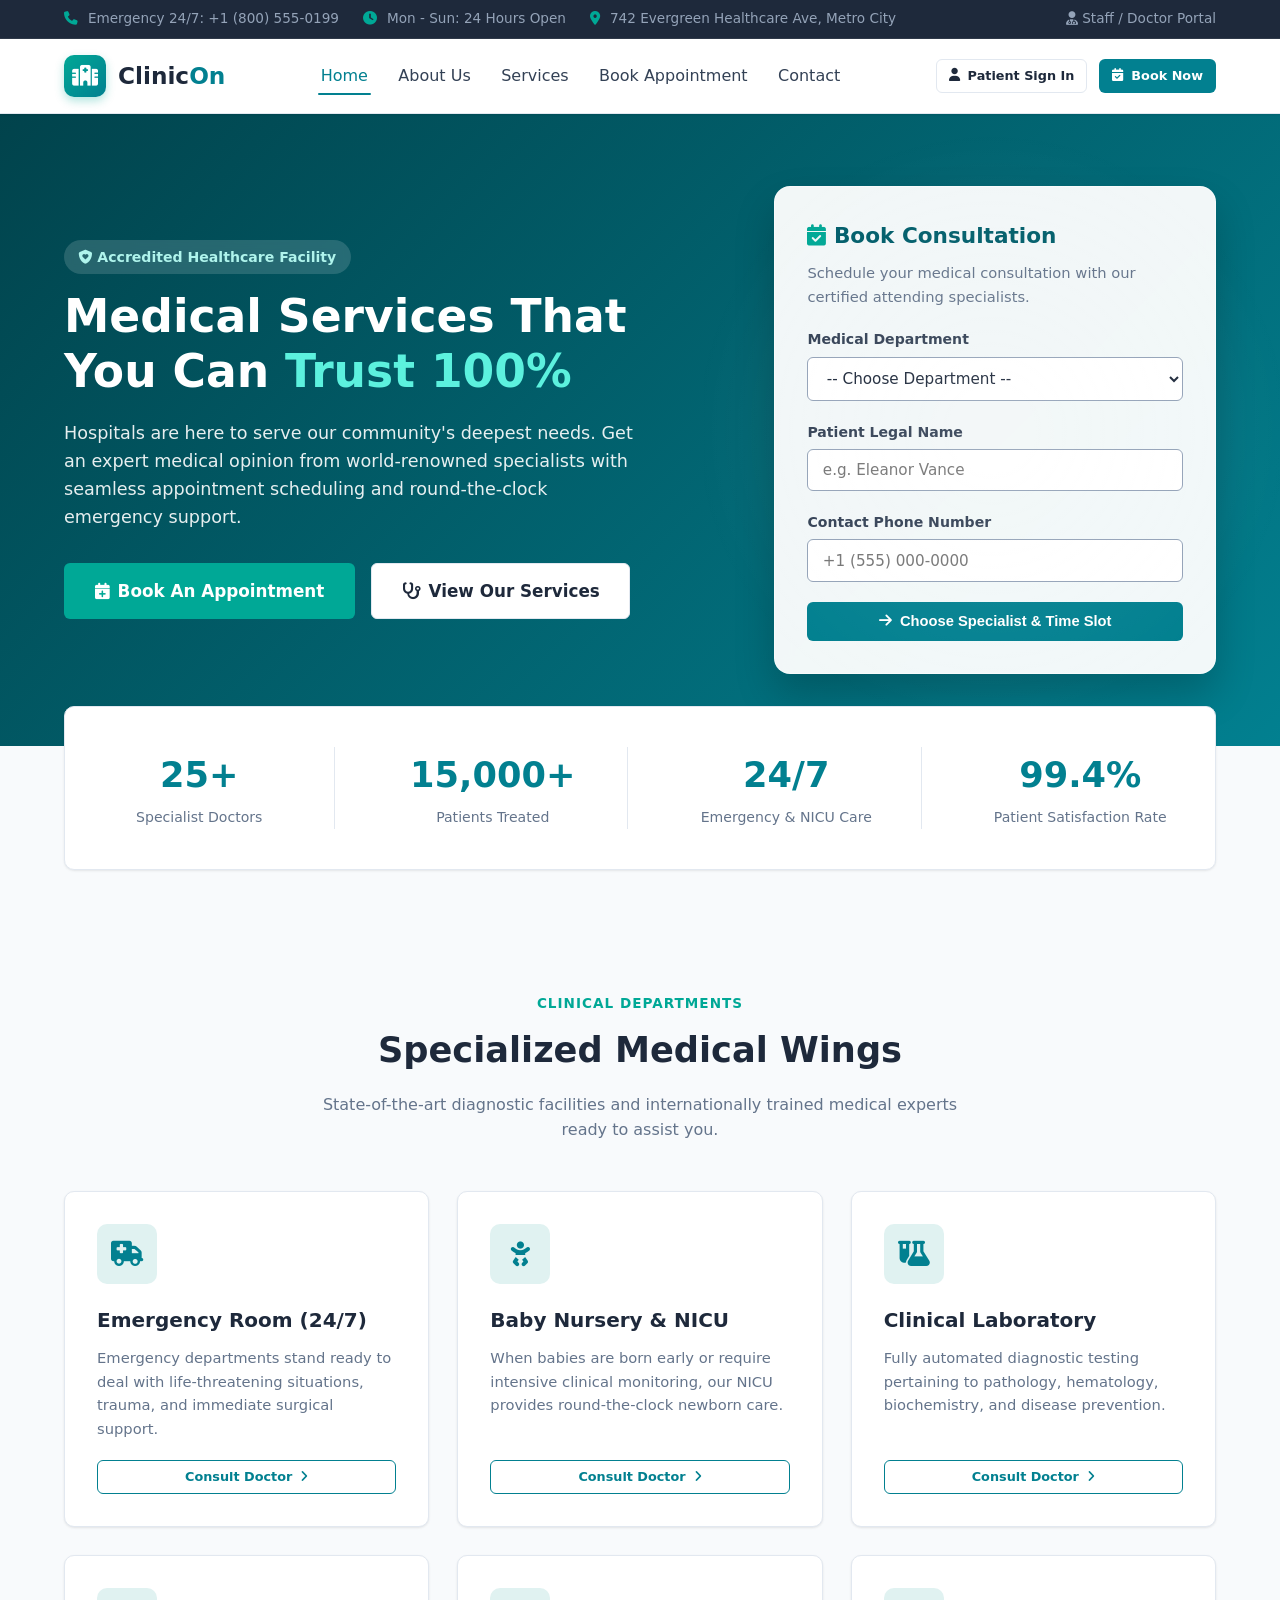
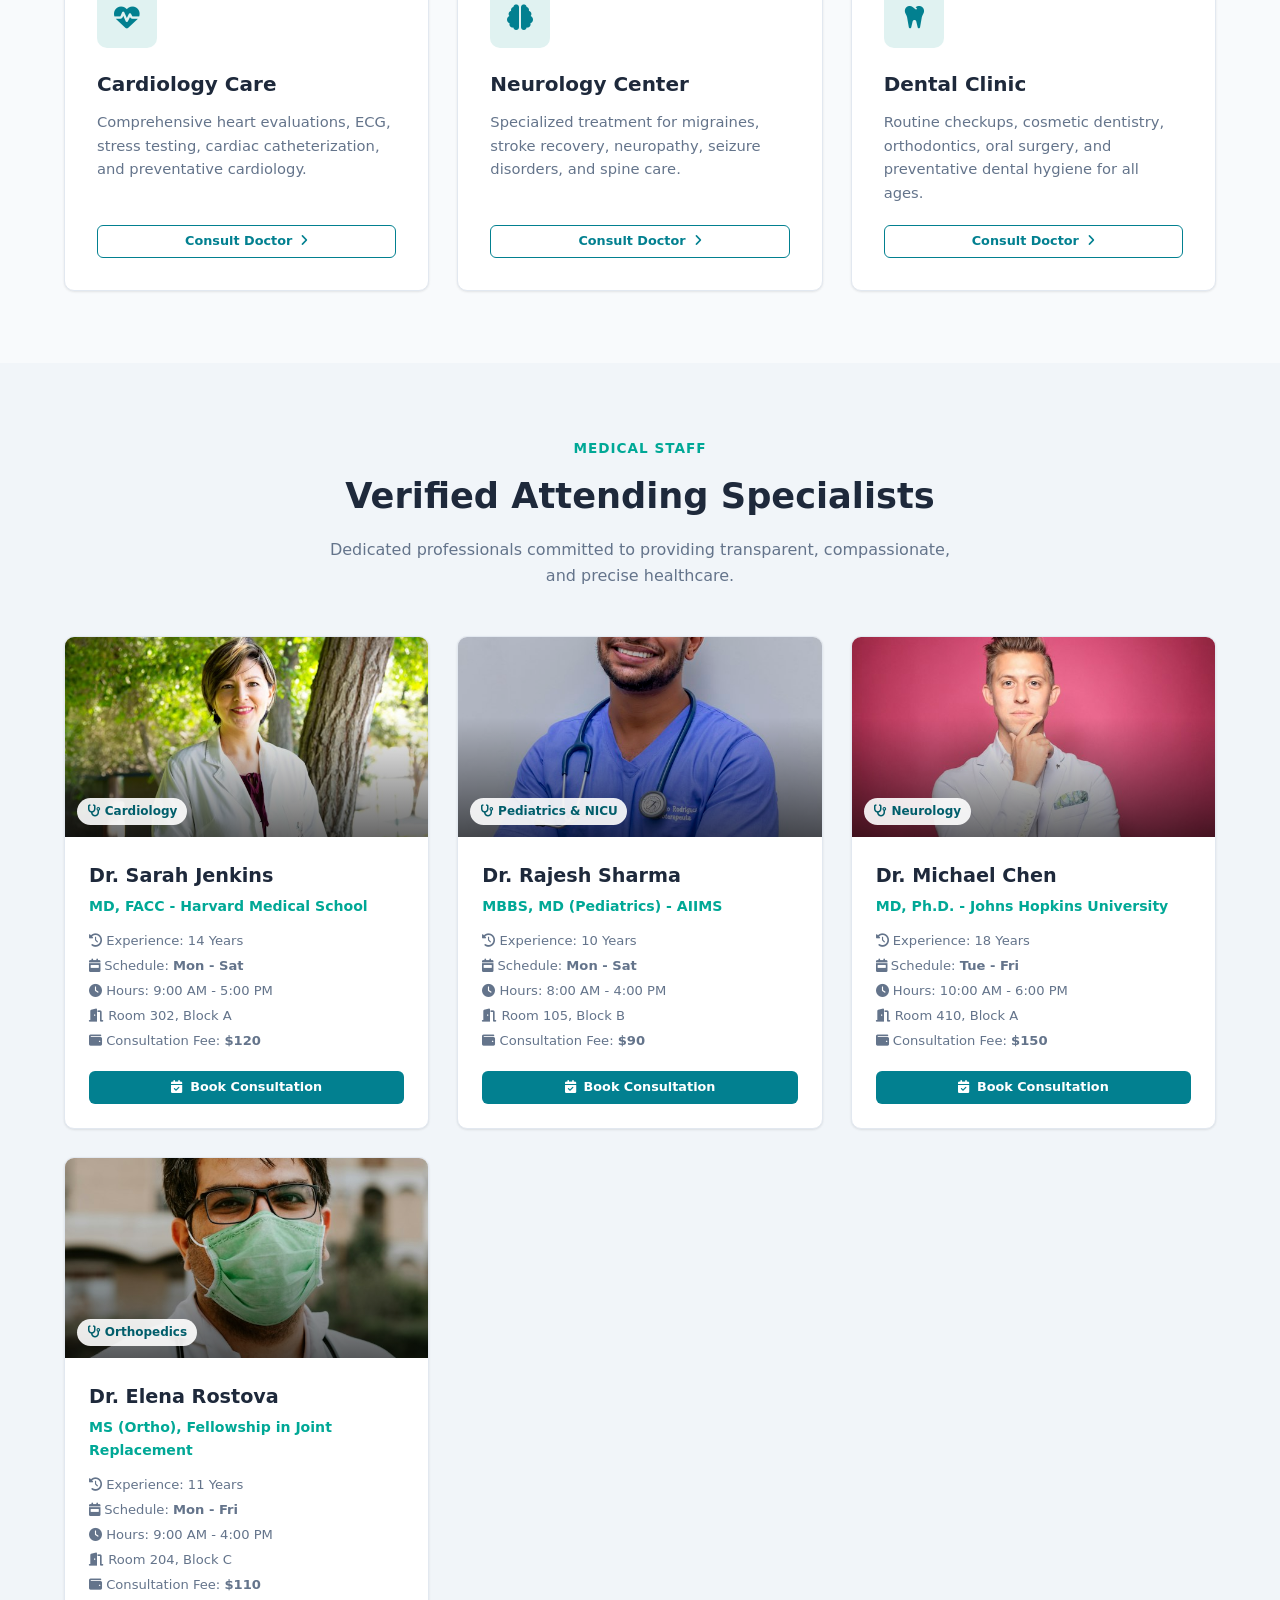
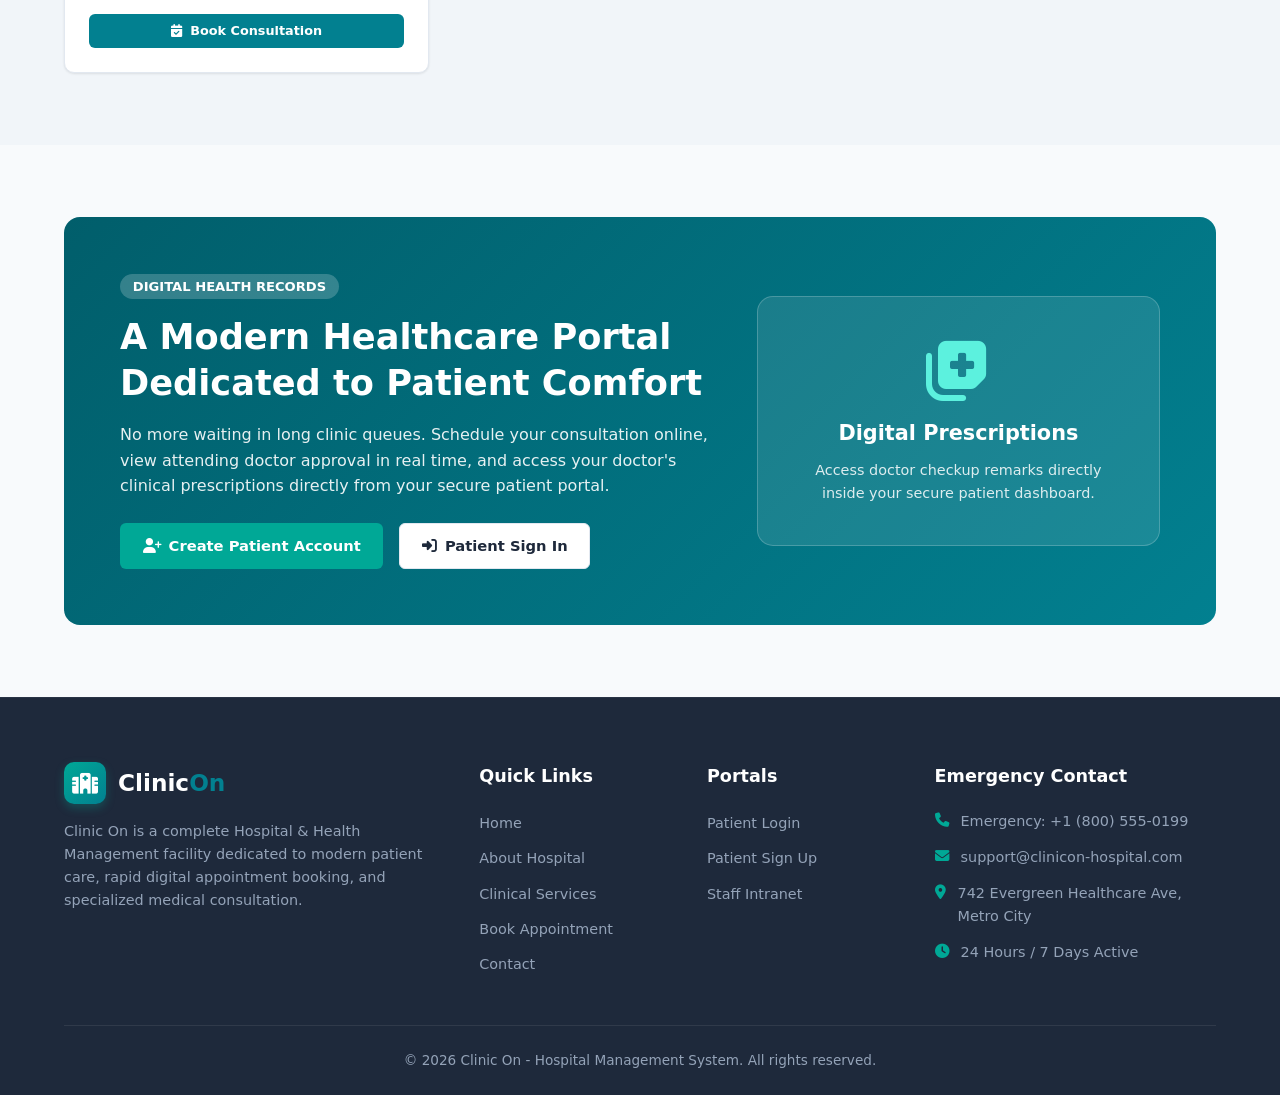
==== commit 097a37f6: "fix: replace expired Dr. Elena photo with verified portrait and local offline assets" ====
--- a/index.html
+++ b/index.html
@@ -292,7 +292,7 @@
     if (container && window.app) {
       container.innerHTML = window.app.data.doctors.map(d => `
         <div class="doctor-card">
-          <div class="doctor-avatar-wrap" style="background-image: url('${d.photo}'); background-size: cover; background-position: center;">
+          <div class="doctor-avatar-wrap" style="background-image: url('${d.photo}'), url('${d.onlinePhoto || d.photo}'); background-size: cover; background-position: center;">
             <div style="position: absolute; inset: 0; background: linear-gradient(to top, rgba(0,0,0,0.6) 0%, transparent 60%);"></div>
             <span class="doctor-badge"><i class="fa-solid fa-stethoscope"></i> ${d.category}</span>
           </div>
